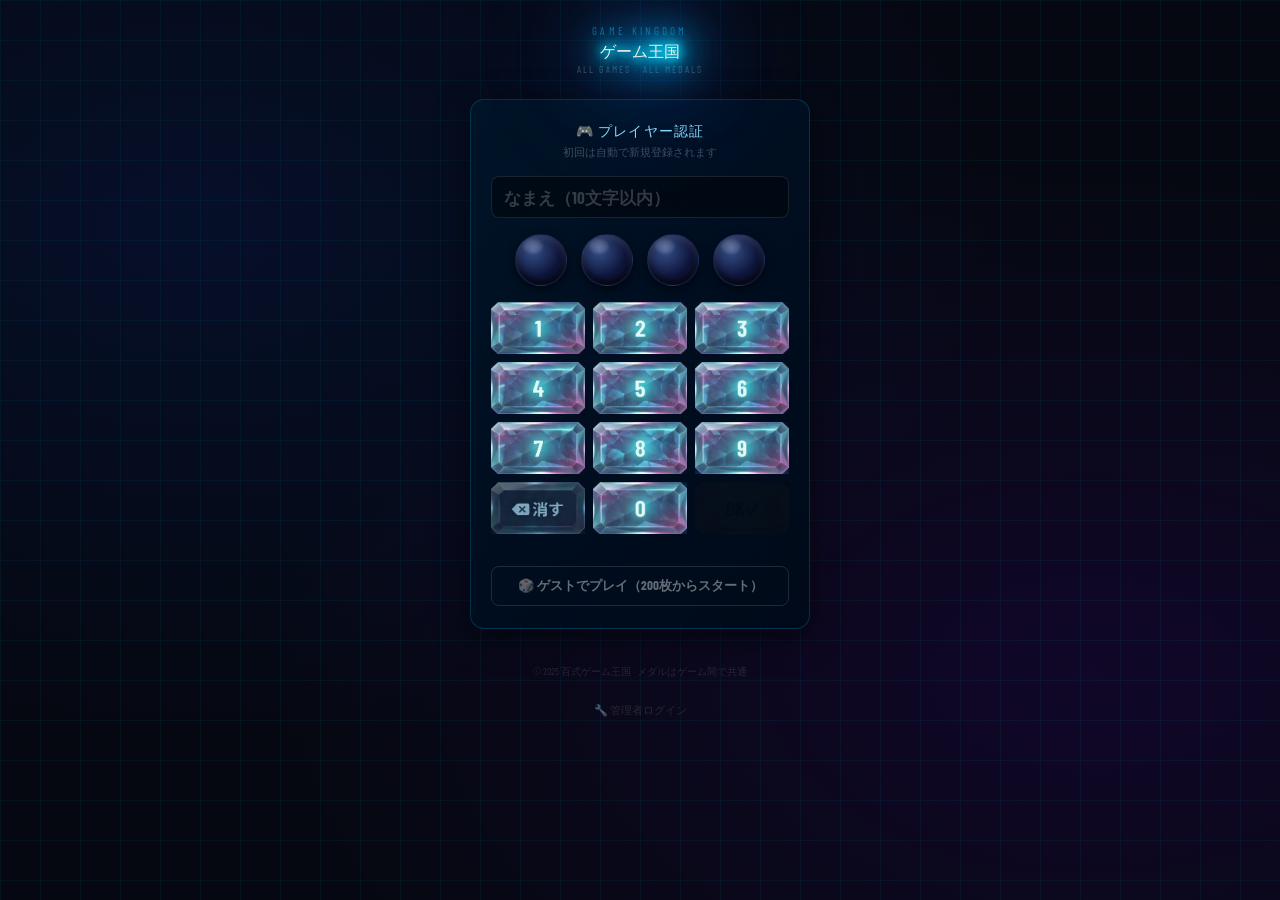
==== index.html @ 5671770a "Update index.html" ====
<!DOCTYPE html>
<html lang="ja">
<head>
<meta charset="UTF-8">
<meta name="viewport" content="width=device-width,initial-scale=1,maximum-scale=1,user-scalable=no">
<title>ゲーム王国</title>
<link href="https://fonts.googleapis.com/css2?family=Russo+One&family=Barlow+Condensed:wght@700;900&family=Noto+Sans+JP:wght@400;700;900&family=Press+Start+2P&display=swap" rel="stylesheet">
<style>
*{box-sizing:border-box;margin:0;padding:0}
body{background:#050810;color:#eee;font-family:'Barlow Condensed',sans-serif;min-height:100vh;display:flex;flex-direction:column;align-items:center;min-height:100dvh;background-image:linear-gradient(rgba(0,200,255,.03) 1px,transparent 1px),linear-gradient(90deg,rgba(0,200,255,.03) 1px,transparent 1px),radial-gradient(ellipse at 20% 30%,rgba(0,100,255,.05) 0,transparent 60%),radial-gradient(ellipse at 80% 70%,rgba(120,0,255,.05) 0,transparent 60%);background-size:40px 40px,40px 40px,100% 100%,100% 100%}

/* ===== ログイン ===== */
#login{width:100%;max-width:380px;padding:24px 20px;display:flex;flex-direction:column;align-items:center}
.logo-en{font-size:11px;letter-spacing:.3em;color:rgba(0,200,255,.5);margin-bottom:4px}
.logo-jp{filter:drop-shadow(0 0 8px rgba(0,200,255,1)) drop-shadow(0 0 24px rgba(0,180,255,.9)) drop-shadow(0 0 48px rgba(0,150,255,.6));text-shadow:0 0 10px rgba(0,240,255,1),0 0 30px rgba(0,200,255,.9),0 0 60px rgba(0,150,255,.6),0 0 100px rgba(0,100,255,.3)}
.logo-sub{font-size:10px;color:rgba(255,255,255,.25);letter-spacing:.2em;margin-bottom:24px}
.box{width:100%;background:linear-gradient(135deg,rgba(0,20,40,.9),rgba(0,10,25,.95));border:1px solid rgba(0,200,255,.2);border-radius:14px;padding:22px 20px;box-shadow:0 8px 32px rgba(0,0,0,.5)}
.box-title{font-size:14px;color:#88ddff;letter-spacing:.08em;text-align:center;margin-bottom:4px}
.box-hint{font-size:11px;color:rgba(255,255,255,.25);text-align:center;margin-bottom:16px}
.nf{width:100%;background:rgba(0,0,0,.4);border:1px solid rgba(255,255,255,.1);border-radius:8px;padding:10px 12px;font-size:17px;font-weight:700;color:#fff;outline:none;margin-bottom:16px;font-family:'Barlow Condensed',sans-serif}
.nf::placeholder{color:rgba(255,255,255,.2)}
.nf:focus{border-color:rgba(0,200,255,.4)}
.dots{display:flex;justify-content:center;gap:14px;margin-bottom:16px}.dot{width:52px;height:52px;border-radius:50%;background:radial-gradient(circle at 35% 35%,rgba(40,60,110,.95),rgba(8,12,30,.98));border:1.5px solid rgba(60,100,180,.3);box-shadow:inset 0 2px 5px rgba(255,255,255,.12),inset 0 -2px 5px rgba(0,0,0,.7),0 2px 10px rgba(0,0,0,.6),0 0 0 1px rgba(0,80,180,.08);display:flex;align-items:center;justify-content:center;font-size:20px;font-weight:900;color:transparent;transition:all .25s ease;position:relative;overflow:hidden}.dot::before{content:'';position:absolute;top:8%;left:15%;width:38%;height:28%;background:linear-gradient(135deg,rgba(255,255,255,.2),rgba(255,255,255,.03));border-radius:50%;filter:blur(1.5px)}.dot.on{background:radial-gradient(circle at 35% 35%,rgba(0,160,255,.65),rgba(0,60,180,.92));border-color:rgba(0,210,255,.85);box-shadow:inset 0 2px 8px rgba(0,220,255,.35),inset 0 -2px 5px rgba(0,0,0,.3),0 0 18px rgba(0,200,255,.95),0 0 36px rgba(0,150,255,.65),0 0 54px rgba(0,100,255,.35),0 0 0 1.5px rgba(0,200,255,.55)}
.pb:active{transform:scale(.94)}
.pb.del{font-size:14px;color:rgba(255,255,255,.5)}
@keyframes okGlow{0%,100%{box-shadow:0 0 20px rgba(0,220,255,1),0 0 40px rgba(0,180,255,.85),0 0 80px rgba(0,150,255,.5);filter:brightness(1.25)}50%{box-shadow:0 0 30px rgba(0,240,255,1),0 0 60px rgba(0,200,255,1),0 0 100px rgba(0,150,255,.7),0 0 140px rgba(0,100,255,.35);filter:brightness(1.65) drop-shadow(0 0 18px rgba(0,230,255,.9))}}.pb.ok{background:linear-gradient(135deg,#0088cc,#0055aa);font-size:16px;box-shadow:0 3px 0 #003366;transition:opacity .2s}.pb.ok[disabled]{opacity:.4;pointer-events:none;filter:grayscale(.4);animation:none !important}.pb.ok:not([disabled]){animation:okGlow .9s ease infinite;background:linear-gradient(135deg,#00ccff,#0055ee)}
.pb.ok:active{transform:translateY(2px);box-shadow:0 1px 0 #003366}
.pb.ok:disabled{background:rgba(40,50,70,.6);color:rgba(255,255,255,.25);box-shadow:none;cursor:not-allowed}
.lmsg{text-align:center;font-size:12px;font-weight:700;min-height:20px;color:#aaa}
.lmsg.err{color:#ff6666}.lmsg.ok{color:#44ff88}
.gbtn{width:100%;padding:10px;margin-top:12px;border:1px solid rgba(255,255,255,.12);border-radius:8px;background:transparent;cursor:pointer;font-size:13px;font-weight:700;color:rgba(255,255,255,.4);font-family:'Barlow Condensed',sans-serif}
.gbtn:hover{color:rgba(255,255,255,.7);border-color:rgba(255,255,255,.3)}

/* ===== ロビー ===== */
#lobby{display:none;width:100%;max-width:420px;flex-direction:column}

/* ヘッダー */
.hdr{padding:12px 16px;background:rgba(0,0,0,.5);border-bottom:1px solid rgba(0,200,255,.12);display:flex;align-items:center;gap:12px}
.avatar{width:40px;height:40px;border-radius:50%;background:linear-gradient(135deg,#0088cc,#005588);border:2px solid rgba(0,200,255,.4);display:flex;align-items:center;justify-content:center;font-size:18px;font-weight:900;color:#fff;flex-shrink:0;text-transform:uppercase}
.hdr-info{flex:1}
.hdr-name{font-size:15px;font-weight:700;color:#fff}
.hdr-medals{font-family:'Press Start 2P',monospace;font-size:12px;color:#ffcc00}
.lout{background:none;border:1px solid rgba(255,255,255,.15);border-radius:5px;color:rgba(255,255,255,.4);font-size:10px;font-family:'Barlow Condensed',sans-serif;font-weight:700;padding:4px 10px;cursor:pointer;flex-shrink:0}

/* デイリーボーナス */
.bonus-bar{margin:12px 16px 0;background:linear-gradient(135deg,rgba(255,180,0,.12),rgba(255,120,0,.08));border:1px solid rgba(255,180,0,.3);border-radius:10px;padding:10px 14px;display:flex;align-items:center;gap:10px;cursor:pointer;transition:.2s}
.bonus-bar:hover{border-color:rgba(255,180,0,.6);background:linear-gradient(135deg,rgba(255,180,0,.2),rgba(255,120,0,.12))}
.bonus-bar.got{cursor:default;opacity:.5}
.bonus-icon{font-size:24px;flex-shrink:0}
.bonus-info{flex:1}
.bonus-title{font-size:14px;font-weight:700;color:#ffcc44;letter-spacing:.05em}
.bonus-sub{font-size:11px;color:rgba(255,200,100,.6)}
.bonus-badge{background:linear-gradient(135deg,#ff8800,#cc5500);color:#fff;font-size:11px;font-weight:700;padding:4px 10px;border-radius:6px;white-space:nowrap;flex-shrink:0}
.bonus-badge.done{background:rgba(255,255,255,.1);color:rgba(255,255,255,.3)}

/* ゲームリスト */
.lobby-body{padding:12px 16px 16px}
.glbl{font-size:10px;color:rgba(255,255,255,.25);letter-spacing:.3em;text-align:center;margin-bottom:10px}
.card{display:block;text-decoration:none;background:linear-gradient(135deg,rgba(0,20,40,.9),rgba(0,10,25,.95));border:1px solid rgba(255,255,255,.08);border-radius:14px;overflow:hidden;margin-bottom:12px;position:relative;transition:all .2s}
.card:hover{border-color:rgba(0,200,255,.3);transform:translateY(-2px);box-shadow:0 8px 24px rgba(0,0,0,.4)}
.card:active{transform:none}.icon-edit-btn{position:absolute;top:6px;right:6px;z-index:10;background:rgba(0,0,0,.7);border:1px solid rgba(255,255,255,.3);color:#fff;border-radius:6px;padding:4px 8px;font-size:11px;cursor:pointer;opacity:0;transition:.2s;-webkit-tap-highlight-color:transparent}.card:hover .icon-edit-btn,.card:active .icon-edit-btn{opacity:1}
.banner{height:140px;display:flex;align-items:center;justify-content:center;font-size:64px;letter-spacing:4px;position:relative;overflow:hidden}.banner img.custom-icon{width:100%;height:100%;object-fit:cover;position:absolute;inset:0}.banner .emoji-wrap{position:relative;z-index:1}
.banner.sl{background:linear-gradient(135deg,#003355,#001a33);border-bottom:2px solid #0099bb}
.banner.jk{background:linear-gradient(135deg,#1a0033,#0d001a);border-bottom:2px solid #8800cc}
.banner.pk{background:linear-gradient(135deg,#001a00,#000d00);border-bottom:2px solid #00aa44}
.cinfo{padding:12px 14px}
.cname{font-family:'Russo One',sans-serif;font-size:16px;color:#fff;margin-bottom:3px}
.cname small{font-family:'Noto Sans JP',sans-serif;font-size:11px;color:rgba(255,255,255,.4);font-weight:400;margin-left:8px}
.cdesc{font-size:12px;color:rgba(255,255,255,.35)}
.badge{position:absolute;top:10px;right:10px;padding:3px 8px;border-radius:4px;font-size:10px;font-weight:700}
.bnew{background:rgba(255,80,80,.8);color:#fff}
.bhot{background:rgba(255,150,0,.8);color:#fff}
.foot{padding:12px;text-align:center;font-size:10px;color:rgba(255,255,255,.12)}

/* トースト */
.toast{position:fixed;bottom:60px;left:50%;transform:translateX(-50%);background:rgba(0,0,0,.9);border:1px solid rgba(255,255,255,.15);border-radius:8px;padding:8px 16px;font-size:13px;font-weight:700;color:#fff;pointer-events:none;z-index:999;opacity:0;transition:opacity .3s;white-space:nowrap}
.toast.show{opacity:1}

.ranking-section{padding:0 12px 16px;display:flex;flex-direction:column;gap:12px}
.rank-section-title{font-family:'Oswald',sans-serif;font-size:18px;font-weight:700;color:#FFD700;text-align:center;padding:10px 0;border-bottom:1px solid rgba(255,215,0,.3);margin-bottom:4px}
.rank-block{background:rgba(0,0,0,.35);border:1px solid rgba(0,200,60,.25);border-radius:12px;padding:12px}
.rank-block-title{font-family:'Oswald',sans-serif;font-size:15px;font-weight:700;color:#00FF41;margin-bottom:8px;padding-bottom:6px;border-bottom:1px solid rgba(0,200,60,.2)}
.rank-list{display:flex;flex-direction:column;gap:4px;font-size:14px}
.rank-row{display:flex;align-items:center;gap:8px;padding:5px 4px;border-bottom:1px solid rgba(255,255,255,.05)}
.rank-row:last-child{border:none}
.rank-pos{font-family:'Oswald',sans-serif;font-size:16px;font-weight:700;color:#FFD700;min-width:24px}
.rank-name{flex:1;color:#ccc}
.rank-score{font-family:'Oswald',sans-serif;font-size:16px;font-weight:700;color:#00FF41}
.pb-ok[disabled]{opacity:.45 !important;pointer-events:none !important;filter:none !important;animation:none !important}
.pb-ok[disabled]{opacity:.45 !important;pointer-events:none !important;filter:none !important;animation:none !important}

/* ===== UI UPGRADE v6 ===== */
.pb{height:52px !important;width:100% !important}
body{background-image:linear-gradient(rgba(0,200,255,.05) 1px,transparent 1px),linear-gradient(90deg,rgba(0,200,255,.05) 1px,transparent 1px),radial-gradient(ellipse at 15% 25%,rgba(0,80,255,.10) 0,transparent 55%),radial-gradient(ellipse at 85% 75%,rgba(120,0,255,.10) 0,transparent 55%) !important;background-size:40px 40px,40px 40px,100% 100%,100% 100% !important;background-color:#050810 !important}
.dot{width:52px !important;height:52px !important;border-radius:50% !important;position:relative !important;overflow:hidden !important;background:radial-gradient(circle at 35% 32%,rgba(70,100,170,.75) 0%,rgba(15,22,60,.96) 55%,rgba(4,6,18,1) 100%) !important;border:1.5px solid rgba(50,90,190,.22) !important;box-shadow:inset 0 3px 6px rgba(255,255,255,.13),inset 0 -3px 6px rgba(0,0,0,.78),0 3px 10px rgba(0,0,0,.65) !important;transition:all .3s ease !important;display:flex !important;align-items:center !important;justify-content:center !important}
.dot::before{content:"" !important;position:absolute !important;top:7% !important;left:13% !important;width:40% !important;height:30% !important;background:radial-gradient(ellipse,rgba(255,255,255,.26) 0%,rgba(255,255,255,.02) 100%) !important;border-radius:50% !important;filter:blur(1px) !important;pointer-events:none !important}
@keyframes dotGlowV6{0%,100%{box-shadow:inset 0 3px 8px rgba(0,240,255,.38),inset 0 -3px 6px rgba(0,0,0,.38),0 0 18px rgba(0,200,255,1),0 0 36px rgba(0,160,255,.80),0 0 54px rgba(0,120,255,.50),0 0 0 2px rgba(0,220,255,.58)}50%{box-shadow:inset 0 3px 10px rgba(0,240,255,.52),inset 0 -3px 6px rgba(0,0,0,.32),0 0 26px rgba(0,220,255,1),0 0 52px rgba(0,180,255,.90),0 0 78px rgba(0,140,255,.60),0 0 0 2.5px rgba(0,240,255,.78)}}
.dot.on{background:radial-gradient(circle at 35% 32%,rgba(0,195,255,.82) 0%,rgba(0,75,215,.92) 50%,rgba(0,25,115,.97) 100%) !important;border-color:rgba(0,215,255,.92) !important;animation:dotGlowV6 .9s ease infinite !important}
.logo-jp{filter:drop-shadow(0 0 6px rgba(0,220,255,1)) drop-shadow(0 0 18px rgba(0,180,255,.95)) drop-shadow(0 0 36px rgba(0,150,255,.75)) !important;text-shadow:0 0 8px rgba(0,255,255,1),0 0 20px rgba(0,220,255,.95),0 0 40px rgba(0,180,255,.8),0 0 70px rgba(0,150,255,.55) !important}
@keyframes okV6{0%,100%{filter:brightness(1.2) drop-shadow(0 0 12px rgba(0,230,255,.9));box-shadow:0 0 20px rgba(0,220,255,1),0 0 40px rgba(0,180,255,.85),0 0 80px rgba(0,150,255,.55)}50%{filter:brightness(1.65) drop-shadow(0 0 22px rgba(0,240,255,1));box-shadow:0 0 30px rgba(0,240,255,1),0 0 60px rgba(0,200,255,1),0 0 100px rgba(0,160,255,.75),0 0 150px rgba(0,120,255,.45)}}
.pb-ok:not([disabled]){animation:okV6 1.1s ease infinite !important}
.pb-ok[disabled]{opacity:.28 !important;pointer-events:none !important;filter:grayscale(.7) brightness(.45) !important;animation:none !important;box-shadow:none !important}

/* FIX WIDTH */
.pb{width:100% !important;min-width:0 !important}
.pad{display:grid !important;grid-template-columns:repeat(3,1fr) !important;gap:8px !important}
</style>
<link rel="stylesheet" href="btn_sprites.css"><link rel="stylesheet" href="btn_sprites.css">
</head>
<body>

<!-- ログイン -->
<div id="login">
  <div class="logo-en">GAME KINGDOM</div>
  <div class="logo-jp">ゲーム王国</div>
  <div class="logo-sub">ALL GAMES · ALL MEDALS</div>
  <div class="box">
    <div class="box-title">🎮 プレイヤー認証</div>
    <div class="box-hint">初回は自動で新規登録されます</div>
    <input class="nf" type="text" id="nf" placeholder="なまえ（10文字以内）" maxlength="10" autocomplete="off">
    <div class="dots">
      <div class="dot" id="d0"></div>
      <div class="dot" id="d1"></div>
      <div class="dot" id="d2"></div>
      <div class="dot" id="d3"></div>
    </div>
    <div class="pad">
      <button class="pb pb-1" onclick="pi('1')"><span>1</span></button>
      <button class="pb pb-2" onclick="pi('2')"><span>2</span></button>
      <button class="pb pb-3" onclick="pi('3')"><span>3</span></button>
      <button class="pb pb-4" onclick="pi('4')"><span>4</span></button>
      <button class="pb pb-5" onclick="pi('5')"><span>5</span></button>
      <button class="pb pb-6" onclick="pi('6')"><span>6</span></button>
      <button class="pb pb-7" onclick="pi('7')"><span>7</span></button>
      <button class="pb pb-8" onclick="pi('8')"><span>8</span></button>
      <button class="pb pb-9" onclick="pi('9')"><span>9</span></button>
      <button class="pb pb-del" onclick="pd()"><svg xmlns="http://www.w3.org/2000/svg" viewBox="0 0 24 24" width="22" height="22"><path fill="rgba(255,255,255,.7)" d="M22 3H7c-.69 0-1.23.35-1.59.88L0 12l5.41 8.11c.36.53.9.89 1.59.89h15c1.1 0 2-.9 2-2V5c0-1.1-.9-2-2-2zm-3.59 12.59L16.17 17l-4.17-4.17-4.17 4.17-1.42-1.41 4.17-4.18-4.17-4.17 1.42-1.41 4.17 4.17 4.17-4.17 1.42 1.41-4.17 4.17 4.17 4.18z"/></svg></button>
      <button class="pb pb-0" onclick="pi('0')"><span>0</span></button>
      <button class="pb pb-ok" id="ok" onclick="doLogin()" disabled>OK✓</button>
    </div>
    <div class="lmsg" id="lmsg"></div>
    <button class="gbtn" onclick="guest()">🎲 ゲストでプレイ（200枚からスタート）</button>
  </div>
</div>

<!-- ロビー -->
<div id="lobby">
  <div class="hdr">
    <div class="avatar" id="avatar">?</div>
    <div class="hdr-info">
      <div class="hdr-name" id="uname">--</div>
      <div class="hdr-medals" id="mc">00000</div>
    </div>
    <button class="lout" onclick="doLogout()">ログアウト</button>
  </div>

  <!-- デイリーボーナス -->
  <div class="bonus-bar" id="bonusBar" onclick="claimBonus()">
    <div class="bonus-icon">🎁</div>
    <div class="bonus-info">
      <div class="bonus-title">デイリーボーナス</div>
      <div class="bonus-sub" id="bonusSub">タップして50枚もらおう！</div>
    </div>
    <div class="bonus-badge" id="bonusBadge">+50枚</div>
  </div>

  <div class="lobby-body">
    <div class="glbl">▶ SELECT GAME ◀</div>

    <a class="card" href="slot.html" onclick="go(event,'slot.html')">
      <div class="banner sl" id="banner-slot"><button class="icon-edit-btn" onclick="editIcon('slot',event)">📷 変更</button><span class="emoji-wrap">🎰🌴🌺</span></div>
      <div class="cinfo">
        <div class="cname">OKI FEVER SLOT <small>沖縄スロット</small></div>
        <div class="cdesc">天国モード・ドキドキモード搭載。6段階設定でハラハラドキドキ！</div>
      </div>
      <span class="badge bnew">NEW</span>
    </a>

    <a class="card" href="janken-fever.html" onclick="go(event,'janken-fever.html')">
      <div class="banner jk" id="banner-jk"><button class="icon-edit-btn" onclick="editIcon('jk',event)">📷 変更</button><span class="emoji-wrap">✊✌🖐</span></div>
      <div class="cinfo">
        <div class="cname">グーチョキパー FEVER <small>じゃんけんゲーム</small></div>
        <div class="cdesc">早出しバトル！連勝でFEVER突入。メダルを増やせ！</div>
      </div>
    </a>

    <a class="card" href="poker_fever.html" onclick="go(event,'poker_fever.html')">
      <div class="banner pk" id="banner-poker"><button class="icon-edit-btn" onclick="editIcon('poker',event)">📷 変更</button><span class="emoji-wrap">🃏♠🃏</span></div>
      <div class="cinfo">
        <div class="cname">ポーカーFEVER <small>7's WILD PLUS</small></div>
        <div class="cdesc">53枚デッキ＋ジョーカーのビデオポーカー。役を揃えてダブルアップ勝負！</div>
      </div>
      <span class="badge bhot">HOT</span>
    </a>

    <a class="card" href="quiz_fever.html" onclick="go(event,'quiz_fever.html')">
      <div class="banner" id="banner-quiz" style="background:linear-gradient(135deg,#1a0840,#3d1380);font-size:2em"><span class="emoji-wrap">🧙❓📚</span></div>
      <div class="cinfo">
        <div class="cname">クイズ魔道学院FEVER <small>早押しクイズ対戦</small></div>
        <div class="cdesc">キーワード検索で問題を無限生成！CPU相手に早押し対決！</div>
      </div>
      <span class="badge bnew">NEW</span>
    </a>
  
  <!-- ランキング -->
  <div class="ranking-section" id="rankingSection">
    <div class="rank-section-title">🏆 ゲーム別ランキング</div>
    <!-- ポーカー -->
    <div class="rank-block">
      <div class="rank-block-title">🎴 ポーカー FEVER <span style="font-size:11px;color:#aaa">(獲得メダル)</span></div>
      <div class="rank-list" id="rank-poker">読み込み中...</div>
    </div>
    <!-- スロット -->
    <div class="rank-block">
      <div class="rank-block-title">🌸 スロット FEVER <span style="font-size:11px;color:#aaa">(獲得メダル)</span></div>
      <div class="rank-list" id="rank-slot">読み込み中...</div>
    </div>
    <!-- クイズ -->
    <div class="rank-block">
      <div class="rank-block-title">🧙 クイズ FEVER <span style="font-size:11px;color:#aaa">(正解数)</span></div>
      <div class="rank-list" id="rank-quiz">読み込み中...</div>
    </div>
    <!-- じゃんけん -->
    <div class="rank-block">
      <div class="rank-block-title">✊ グーチョキパー FEVER <span style="font-size:11px;color:#aaa">(獲得メダル)</span></div>
      <div class="rank-list" id="rank-janken">読み込み中...</div>
    </div>
  </div>
    
    <!-- じゃんけん -->
    <div class="rank-block">
      <div class="rank-block-title">✊ グーチョキパー FEVER</div>
      <div class="rank-list" id="rank-janken">読み込み中...</div>
    </div>
  </div>

  </div>
  <div class="foot">© 2025 百式ゲーム王国 · メダルはゲーム間で共通</div>
</div>

<div class="toast" id="toast"></div>

<script>

function loadRankings(){
  var SBU='https://gtzfcoiowdnyjvwikxku.supabase.co',SBK='eyJhbGciOiJIUzI1NiIsInR5cCI6IkpXVCJ9.eyJpc3MiOiJzdXBhYmFzZSIsInJlZiI6Imd0emZjb2lvd2RueWp2d2lreGt1Iiwicm9sZSI6ImFub24iLCJpYXQiOjE3NzQ1ODk3MTksImV4cCI6MjA5MDE2NTcxOX0.aET6tP6-JUyRuwFOrPa-xn0RofVX4o3gRCPBm13Dbvg';
  var H={'apikey':SBK,'Authorization':'Bearer '+SBK};
  var medals=['\ud83e\udd47','\ud83e\udd48','\ud83e\udd49'];

  function renderList(elId, rows, scoreLabel){
    var el=document.getElementById(elId);
    if(!el)return;
    if(!rows||!rows.length){el.innerHTML='<div style="color:#888;padding:8px;font-size:13px">\u307e\u3060\u8a18\u9332\u304c\u3042\u308a\u307e\u305b\u3093</div>';return;}
    el.innerHTML=rows.slice(0,10).map(function(r,i){
      var badge=i<3?medals[i]:'<span style="font-size:13px;color:#aaa">'+(i+1)+'</span>';
      var name=(r.name||r.player_name||'???').slice(0,10);
      var score=typeof r.score==='number'?r.score.toLocaleString():r.score;
      return '<div class="rank-row"><span class="rank-pos">'+badge+'</span><span class="rank-name">'+name+'</span><span class="rank-score">'+score+scoreLabel+'</span></div>';
    }).join('');
  }

  function dedup(data, key){
    var best={};
    (data||[]).forEach(function(r){
      var name=r.name||r.player_name||'?';
      var val=r[key]||0;
      if(!best[name]||val>best[name][key])best[name]=r;
    });
    return Object.values(best).sort(function(a,b){return (b[key]||0)-(a[key]||0);});
  }

  // ポーカー: poker_fever_scores から medal_won ハイスコア
  fetch(SBU+'/rest/v1/poker_scores?select=player_name,medal_won&order=medal_won.desc&limit=100',{headers:H})
    .then(function(r){return r.json();})
    .then(function(data){
      var rows=dedup((data||[]).map(function(r){return {name:r.player_name,score:r.medal_won||0};}), 'score');
      renderList('rank-poker', rows, '\u679a');
    }).catch(function(){
      // フォールバック: game_users のmedals
      fetch(SBU+'/rest/v1/game_users?select=name,medals&order=medals.desc&limit=10',{headers:H})
        .then(function(r){return r.json();})
        .then(function(data){renderList('rank-poker',(data||[]).map(function(r){return {name:r.name,score:r.medals||0};}), '\u679a');})
        .catch(function(){});
    });

  // スロット: slot_scores から medal_won ハイスコア
  fetch(SBU+'/rest/v1/slot_scores?select=player_name,medal_won&order=medal_won.desc&limit=100',{headers:H})
    .then(function(r){return r.json();})
    .then(function(data){
      var rows=dedup((data||[]).map(function(r){return {name:r.player_name,score:r.medal_won||0};}), 'score');
      renderList('rank-slot', rows, '\u679a');
    }).catch(function(){
      document.getElementById('rank-slot').innerHTML='<div style="color:#888;padding:8px;font-size:13px">\u30c7\u30fc\u30bf\u306a\u3057</div>';
    });

  // クイズ: quiz_fever_scores から correct ハイスコア
  fetch(SBU+'/rest/v1/quiz_fever_scores?select=player_name,correct,max_q&order=correct.desc&limit=100',{headers:H})
    .then(function(r){return r.json();})
    .then(function(data){
      var best={};
      (data||[]).forEach(function(r){
        var name=r.player_name||'?';
        if(!best[name]||r.correct>best[name].correct)best[name]=r;
      });
      var rows=Object.values(best).sort(function(a,b){return (b.correct||0)-(a.correct||0);});
      var el=document.getElementById('rank-quiz');
      if(!el)return;
      if(!rows.length){el.innerHTML='<div style="color:#888;padding:8px;font-size:13px">\u307e\u3060\u8a18\u9332\u304c\u3042\u308a\u307e\u305b\u3093</div>';return;}
      el.innerHTML=rows.slice(0,10).map(function(r,i){
        var badge=i<3?medals[i]:'<span style="font-size:13px;color:#aaa">'+(i+1)+'</span>';
        var name=(r.player_name||'???').slice(0,10);
        var mq=r.max_q?('/'+r.max_q):'';
        return '<div class="rank-row"><span class="rank-pos">'+badge+'</span><span class="rank-name">'+name+'</span><span class="rank-score">'+r.correct+mq+'\u554f</span></div>';
      }).join('');
    }).catch(function(){
      document.getElementById('rank-quiz').innerHTML='<div style="color:#888;padding:8px;font-size:13px">\u30c7\u30fc\u30bf\u306a\u3057</div>';
    });

  // じゃんけん: jk_scores から score ハイスコア
  fetch(SBU+'/rest/v1/jk_scores?select=name,score&order=score.desc&limit=100',{headers:H})
    .then(function(r){return r.json();})
    .then(function(data){
      var rows=dedup((data||[]).filter(function(r){return r.score>0;}), 'score');
      renderList('rank-janken', rows, '\u679a');
    }).catch(function(){
      document.getElementById('rank-janken').innerHTML='<div style="color:#888;padding:8px;font-size:13px">\u30c7\u30fc\u30bf\u306a\u3057</div>';
    });
}

var pin='', user=null;

// 起動時チェック
try{
  var saved=JSON.parse(localStorage.getItem('hkg_user')||'null');
  if(saved&&saved.name){user=saved;openLobby();}
}catch(e){}

function openLobby(){loadRankings();
  document.getElementById('login').style.display='none';
  document.getElementById('lobby').style.display='flex';
  var n=user.name||'GUEST';
  document.getElementById('uname').textContent=n;
  document.getElementById('avatar').textContent=n==='GUEST'?'🎲':n.charAt(0).toUpperCase();
  document.getElementById('mc').textContent='🪙 '+String(user.medals||0).padStart(5,'0');
  checkBonus();
}
function openLogin(){
  document.getElementById('login').style.display='flex';
  document.getElementById('lobby').style.display='none';
}

// PIN
function pi(n){if(pin.length>=4)return;pin+=n;upd();if(pin.length===4)document.getElementById('ok').disabled=false;}
function pd(){pin=pin.slice(0,-1);upd();document.getElementById('ok').disabled=true;}
function upd(){const n=pin.length;for(let i=0;i<4;i++){const d=document.getElementById('d'+i);if(i<n){if(!d.classList.contains('on')){d.classList.add('on');d.style.animation='none';requestAnimationFrame(()=>{requestAnimationFrame(()=>{d.style.animation='dotPop .35s cubic-bezier(.36,2,.6,1) forwards';});});}}else{d.classList.remove('on');d.style.animation='none';}}document.getElementById('ok').disabled=n<4;}

// ゲームへ
function go(e,href){e.preventDefault();save();location.href=href;}

// ページ戻り時
window.addEventListener('pageshow',function(){
  try{
    var s=JSON.parse(localStorage.getItem('hkg_user')||'null');
    if(s&&user&&s.name===user.name){
      user=s;
      document.getElementById('mc').textContent='🪙 '+String(user.medals||0).padStart(5,'0');
    }
  }catch(e){}
});

// ===== デイリーボーナス =====
function checkBonus(){
  var today=new Date().toDateString();
  var lastBonus=localStorage.getItem('hkg_daily_bonus');
  var bar=document.getElementById('bonusBar');
  var badge=document.getElementById('bonusBadge');
  var sub=document.getElementById('bonusSub');
  if(lastBonus===today){
    bar.classList.add('got');
    badge.classList.add('done');
    badge.textContent='受取済';
    sub.textContent='また明日来てね！';
  }else{
    bar.classList.remove('got');
    badge.classList.remove('done');
    badge.textContent='+50枚';
    sub.textContent='タップして50枚もらおう！';
  }
}

function claimBonus(){
  var today=new Date().toDateString();
  var lastBonus=localStorage.getItem('hkg_daily_bonus');
  if(lastBonus===today){toast('今日はもう受け取り済みです！');return;}
  user.medals=(user.medals||0)+50;
  save();
  localStorage.setItem('hkg_daily_bonus',today);
  document.getElementById('mc').textContent='🪙 '+String(user.medals).padStart(5,'0');
  checkBonus();
  toast('🎁 デイリーボーナス +50枚！');
}

// ===== DB =====
function getDB(){try{return JSON.parse(localStorage.getItem('hkg_db')||'{}');}catch(e){return {};}}
function saveDB(db){try{localStorage.setItem('hkg_db',JSON.stringify(db));}catch(e){}}
function save(){
  try{localStorage.setItem('hkg_user',JSON.stringify(user));}catch(e){}
  if(user&&user.name&&user.name!=='GUEST'){
    var db=getDB();if(db[user.name])db[user.name].medals=user.medals;saveDB(db);
  }
}
function msg(t,c){var e=document.getElementById('lmsg');e.textContent=t;e.className='lmsg'+(c?' '+c:'');}
var _tt;
function toast(m){clearTimeout(_tt);var t=document.getElementById('toast');t.textContent=m;t.classList.add('show');_tt=setTimeout(function(){t.classList.remove('show');},2500);}

// ══ アイコンカスタマイズ ══
const ICON_KEYS = {slot:'lobby_icon_slot',jk:'lobby_icon_jk',poker:'lobby_icon_poker',quiz:'lobby_icon_quiz'};
function loadCustomIcons() {
  Object.entries(ICON_KEYS).forEach(([id, key]) => {
    const img = localStorage.getItem(key);
    if(img) applyIcon(id, img);
  });
}
function applyIcon(id, dataUrl) {
  const banner = document.getElementById('banner-'+id);
  if(!banner) return;
  let imgEl = banner.querySelector('img.custom-icon');
  if(!imgEl) { imgEl = document.createElement('img'); imgEl.className='custom-icon'; banner.prepend(imgEl); }
  imgEl.src = dataUrl;
}
function editIcon(id, e) {
  e.preventDefault(); e.stopPropagation();
  const inp = document.createElement('input');
  inp.type = 'file'; inp.accept = 'image/*';
  inp.onchange = ev => {
    const file = ev.target.files[0]; if(!file) return;
    const reader = new FileReader();
    reader.onload = re => {
      const dataUrl = re.result;
      localStorage.setItem(ICON_KEYS[id], dataUrl);
      applyIcon(id, dataUrl);
    };
    reader.readAsDataURL(file);
  };
  inp.click();
}
function resetIcon(id) {
  localStorage.removeItem(ICON_KEYS[id]);
  const banner = document.getElementById('banner-'+id);
  if(!banner) return;
  const imgEl = banner.querySelector('img.custom-icon');
  if(imgEl) imgEl.remove();
}
// 長押しでリセット
document.addEventListener('DOMContentLoaded', () => {
  loadCustomIcons();
  Object.keys(ICON_KEYS).forEach(id => {
    const banner = document.getElementById('banner-'+id);
    if(!banner) return;
    let pressTimer;
    banner.addEventListener('touchstart', () => { pressTimer = setTimeout(() => { if(confirm(id+'のアイコンをリセットしますか？')) resetIcon(id); }, 800); });
    banner.addEventListener('touchend', () => clearTimeout(pressTimer));
  });
});

async function doLogin(){
  const name=document.getElementById('nf').value.trim();
  if(!name){msg('なまえを入力してください','err');return;}
  if(pin.length<4){msg('4桁のPINを入力してください','err');return;}
  msg('認証中...','');

  // Supabaseからname+pinで検索
  try{
    const res=await fetch(`${SB}/rest/v1/game_users?name=eq.${encodeURIComponent(name)}&pin=eq.${pin}`,{headers:SH});
    const data=await res.json();
    if(data&&data.length>0){
      // 既存ユーザー
      user={id:data[0].id,name:data[0].name,medals:data[0].medals,pin};
      msg('ログイン成功！','ok');
      save();
      setTimeout(showLobby,500);
    }else{
      // 新規 or PIN違い → nameだけで検索
      const res2=await fetch(`${SB}/rest/v1/game_users?name=eq.${encodeURIComponent(name)}`,{headers:SH});
      const data2=await res2.json();
      if(data2&&data2.length>0){
        msg('PINが違います','err');
      }else{
        // 新規登録
        await createUser(name,pin);
      }
    }
  }catch(e){
    // Supabase失敗 → ローカルのみで動作
    user={id:null,name,medals:200,pin};
    save();
    setTimeout(showLobby,300);
  }
}
</script>
<footer style="text-align:center;padding:12px;font-size:11px"><a href="admin.html" style="color:#444;text-decoration:none;opacity:0.5">🔧 管理者ログイン</a></footer>
</body>
</html>
---- btn_sprites.css ----
/* Crystal Button Sprites - 百式ゲーム王国 */
.pb:hover{filter:brightness(1.4) drop-shadow(0 0 12px rgba(100,220,255,.9)) drop-shadow(0 0 24px rgba(80,180,255,.6));transition:filter .2s}
.pb{height:52px !important;width:100% !important;background-size:100% 100% !important;background-repeat:no-repeat;border:none !important;box-shadow:none !important;background-color:transparent !important;transition:filter .12s,transform .12s;color:transparent !important}
.pb:active{transform:scale(.86) !important;filter:brightness(2.4) drop-shadow(0 0 18px rgba(100,220,255,1)) drop-shadow(0 0 36px rgba(80,180,255,1)) drop-shadow(0 0 54px rgba(60,140,255,.9)) !important;transition:filter .04s,transform .04s}
.pb span,.pb svg{display:none !important}
.pb.ok span,.pb.del span{display:none}
.pb-1{background-image:url("[data-uri]")}
.pb-2{background-image:url("[data-uri]")}
.pb-3{background-image:url("[data-uri]")}
.pb-4{background-image:url("[data-uri]")}
.pb-5{background-image:url("[data-uri]")}
.pb-6{background-image:url("[data-uri]")}
.pb-7{background-image:url("[data-uri]")}
.pb-8{background-image:url("[data-uri]")}
.pb-9{background-image:url("[data-uri]")}
.pb-del{background-image:url("[data-uri]")}
.pb-0{background-image:url("[data-uri]")}
.pb-ok{background-image:url("[data-uri]")}
.pb-ok_dim{background-image:url("[data-uri]")}
.pb-ok:not([disabled]){animation:okGlow .9s ease infinite;color:transparent !important}
.pb-ok[disabled]{background-image:url("[data-uri]");animation:none !important;opacity:1 !important;pointer-events:none;color:transparent !important}

body{background-image:linear-gradient(rgba(0,200,255,.05) 1px,transparent 1px),linear-gradient(90deg,rgba(0,200,255,.05) 1px,transparent 1px),radial-gradient(ellipse at 15% 25%,rgba(0,80,255,.10) 0,transparent 55%),radial-gradient(ellipse at 85% 75%,rgba(120,0,255,.10) 0,transparent 55%) !important;background-size:40px 40px,40px 40px,100% 100%,100% 100% !important;background-color:#050810 !important}
.dot{width:52px !important;height:52px !important;border-radius:50% !important;position:relative !important;overflow:hidden !important;background:radial-gradient(circle at 35% 32%,rgba(70,100,170,.75) 0%,rgba(15,22,60,.96) 55%,rgba(4,6,18,1) 100%) !important;border:1.5px solid rgba(50,90,190,.22) !important;box-shadow:inset 0 3px 6px rgba(255,255,255,.13),inset 0 -3px 6px rgba(0,0,0,.78),0 3px 10px rgba(0,0,0,.65) !important;transition:all .3s ease !important;display:flex !important;align-items:center !important;justify-content:center !important}
.dot::before{content:"" !important;position:absolute !important;top:7% !important;left:13% !important;width:40% !important;height:30% !important;background:radial-gradient(ellipse,rgba(255,255,255,.26) 0%,rgba(255,255,255,.02) 100%) !important;border-radius:50% !important;filter:blur(1px) !important;pointer-events:none !important}
@keyframes dotGlowPulse{0%,100%{box-shadow:inset 0 3px 8px rgba(0,240,255,.38),inset 0 -3px 6px rgba(0,0,0,.38),0 0 18px rgba(0,200,255,1),0 0 36px rgba(0,160,255,.80),0 0 54px rgba(0,120,255,.50),0 0 0 2px rgba(0,220,255,.58)}50%{box-shadow:inset 0 3px 10px rgba(0,240,255,.52),inset 0 -3px 6px rgba(0,0,0,.32),0 0 26px rgba(0,220,255,1),0 0 52px rgba(0,180,255,.90),0 0 78px rgba(0,140,255,.60),0 0 0 2.5px rgba(0,240,255,.78)}}
.dot.on{background:radial-gradient(circle at 35% 32%,rgba(0,195,255,.82) 0%,rgba(0,75,215,.92) 50%,rgba(0,25,115,.97) 100%) !important;border-color:rgba(0,215,255,.92) !important;animation:dotGlowPulse .9s ease infinite !important}
.logo-jp{filter:drop-shadow(0 0 6px rgba(0,220,255,1)) drop-shadow(0 0 18px rgba(0,180,255,.95)) drop-shadow(0 0 36px rgba(0,150,255,.75)) drop-shadow(0 0 60px rgba(0,100,255,.45)) !important;text-shadow:0 0 8px rgba(0,255,255,1),0 0 20px rgba(0,220,255,.95),0 0 40px rgba(0,180,255,.8),0 0 70px rgba(0,150,255,.55) !important}
@keyframes okPulseMax{0%,100%{filter:brightness(1.2) drop-shadow(0 0 12px rgba(0,230,255,.90));box-shadow:0 0 20px rgba(0,220,255,1),0 0 40px rgba(0,180,255,.85),0 0 80px rgba(0,150,255,.55)}50%{filter:brightness(1.65) drop-shadow(0 0 22px rgba(0,240,255,1));box-shadow:0 0 30px rgba(0,240,255,1),0 0 60px rgba(0,200,255,1),0 0 100px rgba(0,160,255,.75),0 0 150px rgba(0,120,255,.45)}}
.pb-ok:not([disabled]){animation:okPulseMax 1.1s ease infinite !important}
.pb-ok[disabled]{opacity:.28 !important;pointer-events:none !important;filter:grayscale(.7) brightness(.45) !important;animation:none !important;box-shadow:none !important}
---- btn_sprites.css ----
/* Crystal Button Sprites - 百式ゲーム王国 */
.pb:hover{filter:brightness(1.4) drop-shadow(0 0 12px rgba(100,220,255,.9)) drop-shadow(0 0 24px rgba(80,180,255,.6));transition:filter .2s}
.pb{height:52px !important;width:100% !important;background-size:100% 100% !important;background-repeat:no-repeat;border:none !important;box-shadow:none !important;background-color:transparent !important;transition:filter .12s,transform .12s;color:transparent !important}
.pb:active{transform:scale(.86) !important;filter:brightness(2.4) drop-shadow(0 0 18px rgba(100,220,255,1)) drop-shadow(0 0 36px rgba(80,180,255,1)) drop-shadow(0 0 54px rgba(60,140,255,.9)) !important;transition:filter .04s,transform .04s}
.pb span,.pb svg{display:none !important}
.pb.ok span,.pb.del span{display:none}
.pb-1{background-image:url("[data-uri]")}
.pb-2{background-image:url("[data-uri]")}
.pb-3{background-image:url("[data-uri]")}
.pb-4{background-image:url("[data-uri]")}
.pb-5{background-image:url("[data-uri]")}
.pb-6{background-image:url("[data-uri]")}
.pb-7{background-image:url("[data-uri]")}
.pb-8{background-image:url("[data-uri]")}
.pb-9{background-image:url("[data-uri]")}
.pb-del{background-image:url("[data-uri]")}
.pb-0{background-image:url("[data-uri]")}
.pb-ok{background-image:url("[data-uri]")}
.pb-ok_dim{background-image:url("[data-uri]")}
.pb-ok:not([disabled]){animation:okGlow .9s ease infinite;color:transparent !important}
.pb-ok[disabled]{background-image:url("[data-uri]");animation:none !important;opacity:1 !important;pointer-events:none;color:transparent !important}

body{background-image:linear-gradient(rgba(0,200,255,.05) 1px,transparent 1px),linear-gradient(90deg,rgba(0,200,255,.05) 1px,transparent 1px),radial-gradient(ellipse at 15% 25%,rgba(0,80,255,.10) 0,transparent 55%),radial-gradient(ellipse at 85% 75%,rgba(120,0,255,.10) 0,transparent 55%) !important;background-size:40px 40px,40px 40px,100% 100%,100% 100% !important;background-color:#050810 !important}
.dot{width:52px !important;height:52px !important;border-radius:50% !important;position:relative !important;overflow:hidden !important;background:radial-gradient(circle at 35% 32%,rgba(70,100,170,.75) 0%,rgba(15,22,60,.96) 55%,rgba(4,6,18,1) 100%) !important;border:1.5px solid rgba(50,90,190,.22) !important;box-shadow:inset 0 3px 6px rgba(255,255,255,.13),inset 0 -3px 6px rgba(0,0,0,.78),0 3px 10px rgba(0,0,0,.65) !important;transition:all .3s ease !important;display:flex !important;align-items:center !important;justify-content:center !important}
.dot::before{content:"" !important;position:absolute !important;top:7% !important;left:13% !important;width:40% !important;height:30% !important;background:radial-gradient(ellipse,rgba(255,255,255,.26) 0%,rgba(255,255,255,.02) 100%) !important;border-radius:50% !important;filter:blur(1px) !important;pointer-events:none !important}
@keyframes dotGlowPulse{0%,100%{box-shadow:inset 0 3px 8px rgba(0,240,255,.38),inset 0 -3px 6px rgba(0,0,0,.38),0 0 18px rgba(0,200,255,1),0 0 36px rgba(0,160,255,.80),0 0 54px rgba(0,120,255,.50),0 0 0 2px rgba(0,220,255,.58)}50%{box-shadow:inset 0 3px 10px rgba(0,240,255,.52),inset 0 -3px 6px rgba(0,0,0,.32),0 0 26px rgba(0,220,255,1),0 0 52px rgba(0,180,255,.90),0 0 78px rgba(0,140,255,.60),0 0 0 2.5px rgba(0,240,255,.78)}}
.dot.on{background:radial-gradient(circle at 35% 32%,rgba(0,195,255,.82) 0%,rgba(0,75,215,.92) 50%,rgba(0,25,115,.97) 100%) !important;border-color:rgba(0,215,255,.92) !important;animation:dotGlowPulse .9s ease infinite !important}
.logo-jp{filter:drop-shadow(0 0 6px rgba(0,220,255,1)) drop-shadow(0 0 18px rgba(0,180,255,.95)) drop-shadow(0 0 36px rgba(0,150,255,.75)) drop-shadow(0 0 60px rgba(0,100,255,.45)) !important;text-shadow:0 0 8px rgba(0,255,255,1),0 0 20px rgba(0,220,255,.95),0 0 40px rgba(0,180,255,.8),0 0 70px rgba(0,150,255,.55) !important}
@keyframes okPulseMax{0%,100%{filter:brightness(1.2) drop-shadow(0 0 12px rgba(0,230,255,.90));box-shadow:0 0 20px rgba(0,220,255,1),0 0 40px rgba(0,180,255,.85),0 0 80px rgba(0,150,255,.55)}50%{filter:brightness(1.65) drop-shadow(0 0 22px rgba(0,240,255,1));box-shadow:0 0 30px rgba(0,240,255,1),0 0 60px rgba(0,200,255,1),0 0 100px rgba(0,160,255,.75),0 0 150px rgba(0,120,255,.45)}}
.pb-ok:not([disabled]){animation:okPulseMax 1.1s ease infinite !important}
.pb-ok[disabled]{opacity:.28 !important;pointer-events:none !important;filter:grayscale(.7) brightness(.45) !important;animation:none !important;box-shadow:none !important}
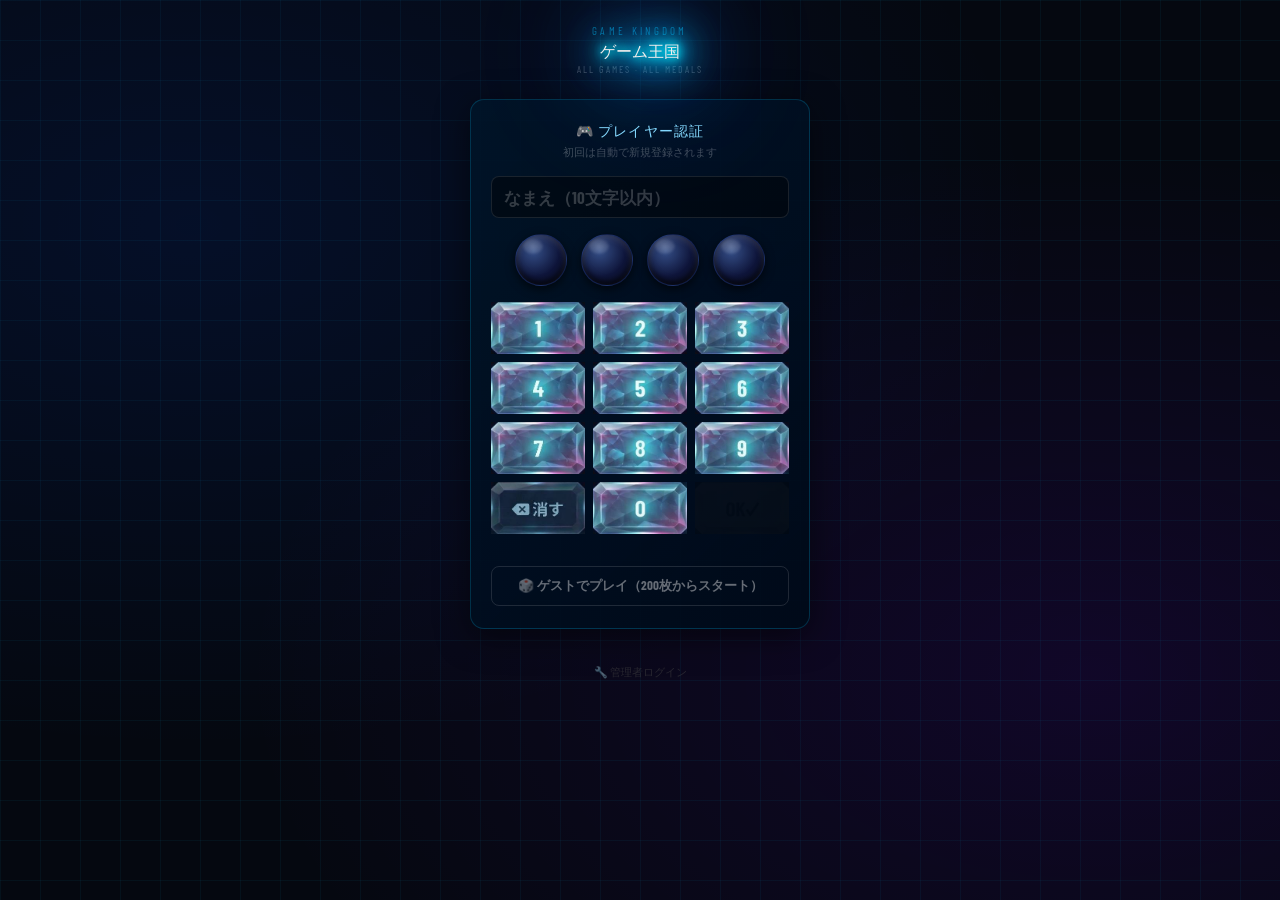
==== commit 4b9a99b3: "Update index.html" ====
--- a/index.html
+++ b/index.html
@@ -173,7 +173,6 @@
         <div class="cname">OKI FEVER SLOT <small>沖縄スロット</small></div>
         <div class="cdesc">天国モード・ドキドキモード搭載。6段階設定でハラハラドキドキ！</div>
       </div>
-      <span class="badge bnew">NEW</span>
     </a>
 
     <a class="card" href="janken-fever.html" onclick="go(event,'janken-fever.html')">
@@ -190,7 +189,6 @@
         <div class="cname">ポーカーFEVER <small>7's WILD PLUS</small></div>
         <div class="cdesc">53枚デッキ＋ジョーカーのビデオポーカー。役を揃えてダブルアップ勝負！</div>
       </div>
-      <span class="badge bhot">HOT</span>
     </a>
 
     <a class="card" href="quiz_fever.html" onclick="go(event,'quiz_fever.html')">
@@ -199,37 +197,21 @@
         <div class="cname">クイズ魔道学院FEVER <small>早押しクイズ対戦</small></div>
         <div class="cdesc">キーワード検索で問題を無限生成！CPU相手に早押し対決！</div>
       </div>
-      <span class="badge bnew">NEW</span>
     </a>
   
   <!-- ランキング -->
   <div class="ranking-section" id="rankingSection">
     <div class="rank-section-title">🏆 ゲーム別ランキング</div>
-    <!-- ポーカー -->
     <div class="rank-block">
-      <div class="rank-block-title">🎴 ポーカー FEVER <span style="font-size:11px;color:#aaa">(獲得メダル)</span></div>
+      <div class="rank-block-title">🧙 クイズ FEVER <span style="font-size:11px;color:#aaa">(正解数ハイスコア)</span></div>
+      <div class="rank-list" id="rank-quiz">読み込み中...</div>
+    </div>
+    <div class="rank-block">
+      <div class="rank-block-title">🏴 ポーカー FEVER <span style="font-size:11px;color:#aaa">(獲得メダルハイスコア)</span></div>
       <div class="rank-list" id="rank-poker">読み込み中...</div>
     </div>
-    <!-- スロット -->
     <div class="rank-block">
-      <div class="rank-block-title">🌸 スロット FEVER <span style="font-size:11px;color:#aaa">(獲得メダル)</span></div>
-      <div class="rank-list" id="rank-slot">読み込み中...</div>
-    </div>
-    <!-- クイズ -->
-    <div class="rank-block">
-      <div class="rank-block-title">🧙 クイズ FEVER <span style="font-size:11px;color:#aaa">(正解数)</span></div>
-      <div class="rank-list" id="rank-quiz">読み込み中...</div>
-    </div>
-    <!-- じゃんけん -->
-    <div class="rank-block">
-      <div class="rank-block-title">✊ グーチョキパー FEVER <span style="font-size:11px;color:#aaa">(獲得メダル)</span></div>
-      <div class="rank-list" id="rank-janken">読み込み中...</div>
-    </div>
-  </div>
-    
-    <!-- じゃんけん -->
-    <div class="rank-block">
-      <div class="rank-block-title">✊ グーチョキパー FEVER</div>
+      <div class="rank-block-title">✊ グーチョキパー FEVER <span style="font-size:11px;color:#aaa">(獲得メダルハイスコア)</span></div>
       <div class="rank-list" id="rank-janken">読み込み中...</div>
     </div>
   </div>
@@ -243,98 +225,16 @@
 <script>
 
 function loadRankings(){
-  var SBU='https://gtzfcoiowdnyjvwikxku.supabase.co',SBK='eyJhbGciOiJIUzI1NiIsInR5cCI6IkpXVCJ9.eyJpc3MiOiJzdXBhYmFzZSIsInJlZiI6Imd0emZjb2lvd2RueWp2d2lreGt1Iiwicm9sZSI6ImFub24iLCJpYXQiOjE3NzQ1ODk3MTksImV4cCI6MjA5MDE2NTcxOX0.aET6tP6-JUyRuwFOrPa-xn0RofVX4o3gRCPBm13Dbvg';
-  var H={'apikey':SBK,'Authorization':'Bearer '+SBK};
-  var medals=['\ud83e\udd47','\ud83e\udd48','\ud83e\udd49'];
-
-  function renderList(elId, rows, scoreLabel){
-    var el=document.getElementById(elId);
-    if(!el)return;
-    if(!rows||!rows.length){el.innerHTML='<div style="color:#888;padding:8px;font-size:13px">\u307e\u3060\u8a18\u9332\u304c\u3042\u308a\u307e\u305b\u3093</div>';return;}
-    el.innerHTML=rows.slice(0,10).map(function(r,i){
-      var badge=i<3?medals[i]:'<span style="font-size:13px;color:#aaa">'+(i+1)+'</span>';
-      var name=(r.name||r.player_name||'???').slice(0,10);
-      var score=typeof r.score==='number'?r.score.toLocaleString():r.score;
-      return '<div class="rank-row"><span class="rank-pos">'+badge+'</span><span class="rank-name">'+name+'</span><span class="rank-score">'+score+scoreLabel+'</span></div>';
-    }).join('');
-  }
-
-  function dedup(data, key){
-    var best={};
-    (data||[]).forEach(function(r){
-      var name=r.name||r.player_name||'?';
-      var val=r[key]||0;
-      if(!best[name]||val>best[name][key])best[name]=r;
-    });
-    return Object.values(best).sort(function(a,b){return (b[key]||0)-(a[key]||0);});
-  }
-
-  // ポーカー: poker_fever_scores から medal_won ハイスコア
-  fetch(SBU+'/rest/v1/poker_scores?select=player_name,medal_won&order=medal_won.desc&limit=100',{headers:H})
-    .then(function(r){return r.json();})
-    .then(function(data){
-      var rows=dedup((data||[]).map(function(r){return {name:r.player_name,score:r.medal_won||0};}), 'score');
-      renderList('rank-poker', rows, '\u679a');
-    }).catch(function(){
-      // フォールバック: game_users のmedals
-      fetch(SBU+'/rest/v1/game_users?select=name,medals&order=medals.desc&limit=10',{headers:H})
-        .then(function(r){return r.json();})
-        .then(function(data){renderList('rank-poker',(data||[]).map(function(r){return {name:r.name,score:r.medals||0};}), '\u679a');})
-        .catch(function(){});
-    });
-
-  // スロット: slot_scores から medal_won ハイスコア
-  fetch(SBU+'/rest/v1/slot_scores?select=player_name,medal_won&order=medal_won.desc&limit=100',{headers:H})
-    .then(function(r){return r.json();})
-    .then(function(data){
-      var rows=dedup((data||[]).map(function(r){return {name:r.player_name,score:r.medal_won||0};}), 'score');
-      renderList('rank-slot', rows, '\u679a');
-    }).catch(function(){
-      document.getElementById('rank-slot').innerHTML='<div style="color:#888;padding:8px;font-size:13px">\u30c7\u30fc\u30bf\u306a\u3057</div>';
-    });
-
-  // クイズ: quiz_fever_scores から correct ハイスコア
-  fetch(SBU+'/rest/v1/quiz_fever_scores?select=player_name,correct,max_q&order=correct.desc&limit=100',{headers:H})
-    .then(function(r){return r.json();})
-    .then(function(data){
-      var best={};
-      (data||[]).forEach(function(r){
-        var name=r.player_name||'?';
-        if(!best[name]||r.correct>best[name].correct)best[name]=r;
-      });
-      var rows=Object.values(best).sort(function(a,b){return (b.correct||0)-(a.correct||0);});
-      var el=document.getElementById('rank-quiz');
-      if(!el)return;
-      if(!rows.length){el.innerHTML='<div style="color:#888;padding:8px;font-size:13px">\u307e\u3060\u8a18\u9332\u304c\u3042\u308a\u307e\u305b\u3093</div>';return;}
-      el.innerHTML=rows.slice(0,10).map(function(r,i){
-        var badge=i<3?medals[i]:'<span style="font-size:13px;color:#aaa">'+(i+1)+'</span>';
-        var name=(r.player_name||'???').slice(0,10);
-        var mq=r.max_q?('/'+r.max_q):'';
-        return '<div class="rank-row"><span class="rank-pos">'+badge+'</span><span class="rank-name">'+name+'</span><span class="rank-score">'+r.correct+mq+'\u554f</span></div>';
-      }).join('');
-    }).catch(function(){
-      document.getElementById('rank-quiz').innerHTML='<div style="color:#888;padding:8px;font-size:13px">\u30c7\u30fc\u30bf\u306a\u3057</div>';
-    });
-
-  // じゃんけん: jk_scores から score ハイスコア
-  fetch(SBU+'/rest/v1/jk_scores?select=name,score&order=score.desc&limit=100',{headers:H})
-    .then(function(r){return r.json();})
-    .then(function(data){
-      var rows=dedup((data||[]).filter(function(r){return r.score>0;}), 'score');
-      renderList('rank-janken', rows, '\u679a');
-    }).catch(function(){
-      document.getElementById('rank-janken').innerHTML='<div style="color:#888;padding:8px;font-size:13px">\u30c7\u30fc\u30bf\u306a\u3057</div>';
-    });
-}
-
-var pin='', user=null;
-
-// 起動時チェック
-try{
-  var saved=JSON.parse(localStorage.getItem('hkg_user')||'null');
-  if(saved&&saved.name){user=saved;openLobby();}
-}catch(e){}
-
+var SBU='https://gtzfcoiowdnyjvwikxku.supabase.co',SBK='eyJhbGciOiJIUzI1NiIsInR5cCI6IkpXVCJ9.eyJpc3MiOiJzdXBhYmFzZSIsInJlZiI6Imd0emZjb2lvd2RueWp2d2lreGt1Iiwicm9sZSI6ImFub24iLCJpYXQiOjE3NzQ1ODk3MTksImV4cCI6MjA5MDE2NTcxOX0.aET6tP6-JUyRuwFOrPa-xn0RofVX4o3gRCPBm13Dbvg';
+var H={'apikey':SBK,'Authorization':'Bearer '+SBK};
+var medals=['🥇','🥈','🥉'];
+function best(d,nk,sk){var b={};(d||[]).forEach(function(r){var n=r[nk]||'?',v=r[sk]||0;if(!b[n]||v>b[n])b[n]=v;});return Object.entries(b).map(function(e){return{name:e[0],score:e[1]};}).sort(function(a,b){return b.score-a.score;});}
+function noData(id){var el=document.getElementById(id);if(el)el.innerHTML='<div style="color:#888;padding:8px;font-size:13px">まだ記録がありません</div>';}
+function render(id,rows,label){var el=document.getElementById(id);if(!el)return;if(!rows||!rows.length){noData(id);return;}el.innerHTML=rows.slice(0,10).map(function(r,i){var b=i<3?medals[i]:'<span style="font-size:13px;color:#aaa">'+(i+1)+'</span>';return '<div class="rank-row"><span class="rank-pos">'+b+'</span><span class="rank-name">'+String(r.name).slice(0,10)+'</span><span class="rank-score">'+r.score.toLocaleString()+label+'</span></div>';}).join('');}
+fetch(SBU+'/rest/v1/quiz_fever_scores?select=player_name,correct&limit=500',{headers:H}).then(function(r){return r.json();}).then(function(d){render('rank-quiz',best(d,'player_name','correct'),'問');}).catch(function(){noData('rank-quiz');});
+fetch(SBU+'/rest/v1/poker_scores?select=player_name,medal_won&limit=500',{headers:H}).then(function(r){return r.json();}).then(function(d){render('rank-poker',best(d,'player_name','medal_won'),'枚');}).catch(function(){noData('rank-poker');});
+fetch(SBU+'/rest/v1/rankings?select=name,score&game=eq.janken&limit=500',{headers:H}).then(function(r){return r.json();}).then(function(d){render('rank-janken',best(d,'name','score'),'枚');}).catch(function(){noData('rank-janken');});
+}
 function openLobby(){loadRankings();
   document.getElementById('login').style.display='none';
   document.getElementById('lobby').style.display='flex';
@@ -350,6 +250,7 @@
 }
 
 // PIN
+var pin='';
 function pi(n){if(pin.length>=4)return;pin+=n;upd();if(pin.length===4)document.getElementById('ok').disabled=false;}
 function pd(){pin=pin.slice(0,-1);upd();document.getElementById('ok').disabled=true;}
 function upd(){const n=pin.length;for(let i=0;i<4;i++){const d=document.getElementById('d'+i);if(i<n){if(!d.classList.contains('on')){d.classList.add('on');d.style.animation='none';requestAnimationFrame(()=>{requestAnimationFrame(()=>{d.style.animation='dotPop .35s cubic-bezier(.36,2,.6,1) forwards';});});}}else{d.classList.remove('on');d.style.animation='none';}}document.getElementById('ok').disabled=n<4;}
@@ -478,7 +379,7 @@
       user={id:data[0].id,name:data[0].name,medals:data[0].medals,pin};
       msg('ログイン成功！','ok');
       save();
-      setTimeout(showLobby,500);
+      setTimeout(openLobby,500);
     }else{
       // 新規 or PIN違い → nameだけで検索
       const res2=await fetch(`${SB}/rest/v1/game_users?name=eq.${encodeURIComponent(name)}`,{headers:SH});
@@ -494,9 +395,32 @@
     // Supabase失敗 → ローカルのみで動作
     user={id:null,name,medals:200,pin};
     save();
-    setTimeout(showLobby,300);
+    setTimeout(openLobby,300);
   }
 }
+
+async function doLogout(){
+  // Supabaseにメダルを保存してからログアウト
+  const u=JSON.parse(localStorage.getItem('hkg_user')||'{}');
+  if(u.name&&u.name!=='GUEST'&&u.medals!==undefined){
+    const SBU='https://gtzfcoiowdnyjvwikxku.supabase.co';
+    const SBK=document.querySelector('script').textContent.match(/SBK='([^']+)'/)?.[1]||'';
+    if(SBK){
+      const headers={'apikey':SBK,'Authorization':'Bearer '+SBK,'Content-Type':'application/json'};
+      try{
+        if(u.id){
+          await fetch(SBU+'/rest/v1/game_users?id=eq.'+u.id,{method:'PATCH',headers,body:JSON.stringify({medals:u.medals})});
+        } else {
+          const rows=await fetch(SBU+'/rest/v1/game_users?name=eq.'+encodeURIComponent(u.name),{headers}).then(r=>r.json());
+          if(rows&&rows[0]) await fetch(SBU+'/rest/v1/game_users?id=eq.'+rows[0].id,{method:'PATCH',headers,body:JSON.stringify({medals:u.medals})});
+        }
+      }catch(e){}
+    }
+  }
+  localStorage.removeItem('hkg_user');
+  openLogin();
+}
+
 </script>
 <footer style="text-align:center;padding:12px;font-size:11px"><a href="admin.html" style="color:#444;text-decoration:none;opacity:0.5">🔧 管理者ログイン</a></footer>
 </body>
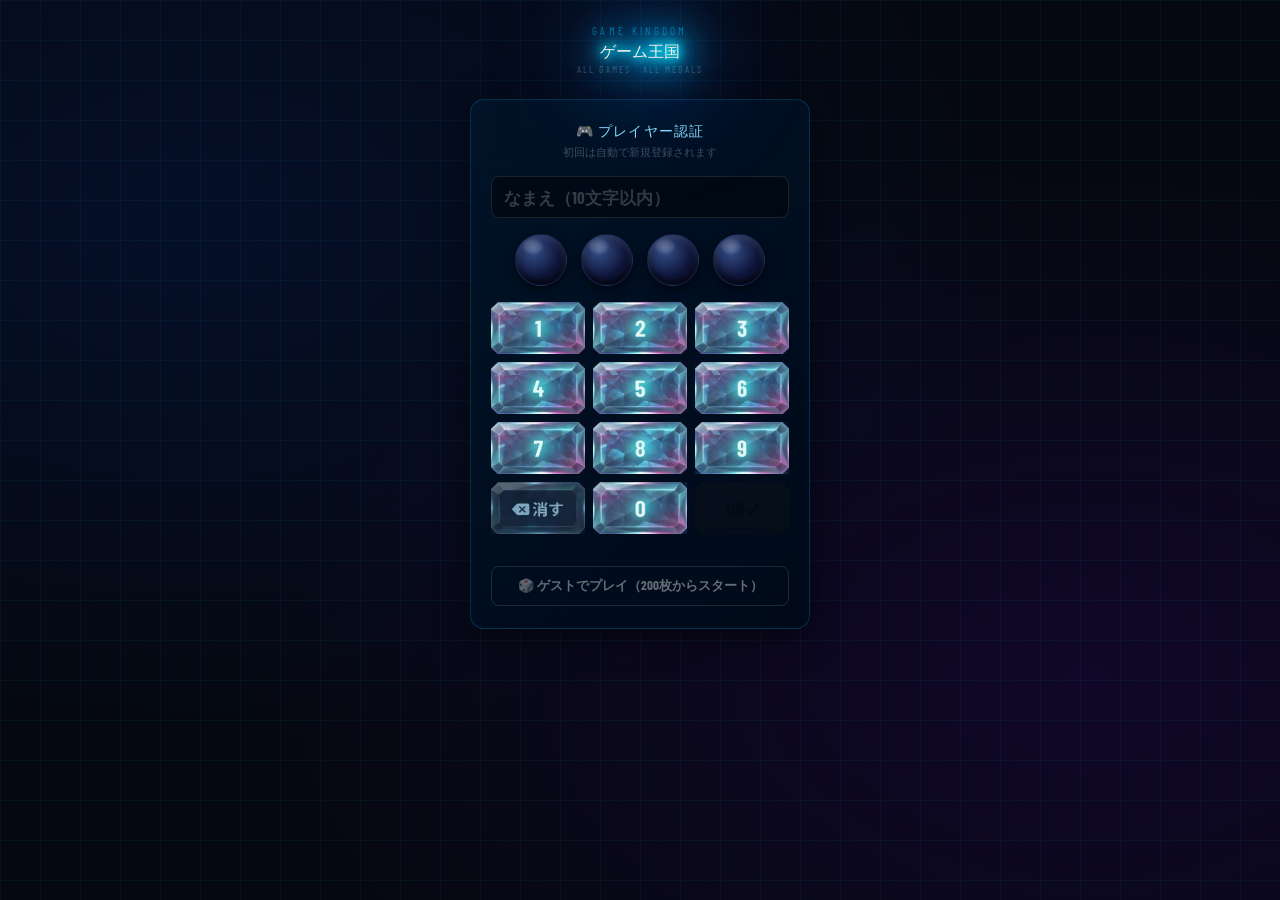
==== commit b8d01b95: "Update index.html" ====
--- a/index.html
+++ b/index.html
@@ -108,8 +108,6 @@
 <link rel="stylesheet" href="btn_sprites.css"><link rel="stylesheet" href="btn_sprites.css">
 </head>
 <body>
-
-<!-- ログイン -->
 <div id="login">
   <div class="logo-en">GAME KINGDOM</div>
   <div class="logo-jp">ゲーム王国</div>
@@ -144,106 +142,14 @@
 </div>
 
 <!-- ロビー -->
-<div id="lobby">
-  <div class="hdr">
-    <div class="avatar" id="avatar">?</div>
-    <div class="hdr-info">
-      <div class="hdr-name" id="uname">--</div>
-      <div class="hdr-medals" id="mc">00000</div>
-    </div>
-    <button class="lout" onclick="doLogout()">ログアウト</button>
-  </div>
-
-  <!-- デイリーボーナス -->
-  <div class="bonus-bar" id="bonusBar" onclick="claimBonus()">
-    <div class="bonus-icon">🎁</div>
-    <div class="bonus-info">
-      <div class="bonus-title">デイリーボーナス</div>
-      <div class="bonus-sub" id="bonusSub">タップして50枚もらおう！</div>
-    </div>
-    <div class="bonus-badge" id="bonusBadge">+50枚</div>
-  </div>
-
-  <div class="lobby-body">
-    <div class="glbl">▶ SELECT GAME ◀</div>
-
-    <a class="card" href="slot.html" onclick="go(event,'slot.html')">
-      <div class="banner sl" id="banner-slot"><button class="icon-edit-btn" onclick="editIcon('slot',event)">📷 変更</button><span class="emoji-wrap">🎰🌴🌺</span></div>
-      <div class="cinfo">
-        <div class="cname">OKI FEVER SLOT <small>沖縄スロット</small></div>
-        <div class="cdesc">天国モード・ドキドキモード搭載。6段階設定でハラハラドキドキ！</div>
-      </div>
-    </a>
-
-    <a class="card" href="janken-fever.html" onclick="go(event,'janken-fever.html')">
-      <div class="banner jk" id="banner-jk"><button class="icon-edit-btn" onclick="editIcon('jk',event)">📷 変更</button><span class="emoji-wrap">✊✌🖐</span></div>
-      <div class="cinfo">
-        <div class="cname">グーチョキパー FEVER <small>じゃんけんゲーム</small></div>
-        <div class="cdesc">早出しバトル！連勝でFEVER突入。メダルを増やせ！</div>
-      </div>
-    </a>
-
-    <a class="card" href="poker_fever.html" onclick="go(event,'poker_fever.html')">
-      <div class="banner pk" id="banner-poker"><button class="icon-edit-btn" onclick="editIcon('poker',event)">📷 変更</button><span class="emoji-wrap">🃏♠🃏</span></div>
-      <div class="cinfo">
-        <div class="cname">ポーカーFEVER <small>7's WILD PLUS</small></div>
-        <div class="cdesc">53枚デッキ＋ジョーカーのビデオポーカー。役を揃えてダブルアップ勝負！</div>
-      </div>
-    </a>
-
-    <a class="card" href="quiz_fever.html" onclick="go(event,'quiz_fever.html')">
-      <div class="banner" id="banner-quiz" style="background:linear-gradient(135deg,#1a0840,#3d1380);font-size:2em"><span class="emoji-wrap">🧙❓📚</span></div>
-      <div class="cinfo">
-        <div class="cname">クイズ魔道学院FEVER <small>早押しクイズ対戦</small></div>
-        <div class="cdesc">キーワード検索で問題を無限生成！CPU相手に早押し対決！</div>
-      </div>
-    </a>
-  
-  <!-- ランキング -->
-  <div class="ranking-section" id="rankingSection">
-    <div class="rank-section-title">🏆 ゲーム別ランキング</div>
-    <div class="rank-block">
-      <div class="rank-block-title">🧙 クイズ FEVER <span style="font-size:11px;color:#aaa">(正解数ハイスコア)</span></div>
-      <div class="rank-list" id="rank-quiz">読み込み中...</div>
-    </div>
-    <div class="rank-block">
-      <div class="rank-block-title">🏴 ポーカー FEVER <span style="font-size:11px;color:#aaa">(獲得メダルハイスコア)</span></div>
-      <div class="rank-list" id="rank-poker">読み込み中...</div>
-    </div>
-    <div class="rank-block">
-      <div class="rank-block-title">✊ グーチョキパー FEVER <span style="font-size:11px;color:#aaa">(獲得メダルハイスコア)</span></div>
-      <div class="rank-list" id="rank-janken">読み込み中...</div>
-    </div>
-  </div>
-
-  </div>
-  <div class="foot">© 2025 百式ゲーム王国 · メダルはゲーム間で共通</div>
-</div>
-
-<div class="toast" id="toast"></div>
-
 <script>
-
-function loadRankings(){
-var SBU='https://gtzfcoiowdnyjvwikxku.supabase.co',SBK='eyJhbGciOiJIUzI1NiIsInR5cCI6IkpXVCJ9.eyJpc3MiOiJzdXBhYmFzZSIsInJlZiI6Imd0emZjb2lvd2RueWp2d2lreGt1Iiwicm9sZSI6ImFub24iLCJpYXQiOjE3NzQ1ODk3MTksImV4cCI6MjA5MDE2NTcxOX0.aET6tP6-JUyRuwFOrPa-xn0RofVX4o3gRCPBm13Dbvg';
-var H={'apikey':SBK,'Authorization':'Bearer '+SBK};
-var medals=['🥇','🥈','🥉'];
-function best(d,nk,sk){var b={};(d||[]).forEach(function(r){var n=r[nk]||'?',v=r[sk]||0;if(!b[n]||v>b[n])b[n]=v;});return Object.entries(b).map(function(e){return{name:e[0],score:e[1]};}).sort(function(a,b){return b.score-a.score;});}
-function noData(id){var el=document.getElementById(id);if(el)el.innerHTML='<div style="color:#888;padding:8px;font-size:13px">まだ記録がありません</div>';}
-function render(id,rows,label){var el=document.getElementById(id);if(!el)return;if(!rows||!rows.length){noData(id);return;}el.innerHTML=rows.slice(0,10).map(function(r,i){var b=i<3?medals[i]:'<span style="font-size:13px;color:#aaa">'+(i+1)+'</span>';return '<div class="rank-row"><span class="rank-pos">'+b+'</span><span class="rank-name">'+String(r.name).slice(0,10)+'</span><span class="rank-score">'+r.score.toLocaleString()+label+'</span></div>';}).join('');}
-fetch(SBU+'/rest/v1/quiz_fever_scores?select=player_name,correct&limit=500',{headers:H}).then(function(r){return r.json();}).then(function(d){render('rank-quiz',best(d,'player_name','correct'),'問');}).catch(function(){noData('rank-quiz');});
-fetch(SBU+'/rest/v1/poker_scores?select=player_name,medal_won&limit=500',{headers:H}).then(function(r){return r.json();}).then(function(d){render('rank-poker',best(d,'player_name','medal_won'),'枚');}).catch(function(){noData('rank-poker');});
-fetch(SBU+'/rest/v1/rankings?select=name,score&game=eq.janken&limit=500',{headers:H}).then(function(r){return r.json();}).then(function(d){render('rank-janken',best(d,'name','score'),'枚');}).catch(function(){noData('rank-janken');});
-}
-function openLobby(){loadRankings();
-  document.getElementById('login').style.display='none';
-  document.getElementById('lobby').style.display='flex';
-  var n=user.name||'GUEST';
-  document.getElementById('uname').textContent=n;
-  document.getElementById('avatar').textContent=n==='GUEST'?'🎲':n.charAt(0).toUpperCase();
-  document.getElementById('mc').textContent='🪙 '+String(user.medals||0).padStart(5,'0');
-  checkBonus();
-}
+var user=null;
+// PINログイン機能
+
+var user=null;
+
+
+function openLobby(){location.replace("lobby.html");}
 function openLogin(){
   document.getElementById('login').style.display='flex';
   document.getElementById('lobby').style.display='none';
@@ -304,6 +210,18 @@
 // ===== DB =====
 function getDB(){try{return JSON.parse(localStorage.getItem('hkg_db')||'{}');}catch(e){return {};}}
 function saveDB(db){try{localStorage.setItem('hkg_db',JSON.stringify(db));}catch(e){}}
+function guest() {
+  // ゲストプレイ: localStorageに仮ユーザーをセットしてロビーへ
+  var existing = null;
+  try { existing = JSON.parse(localStorage.getItem('hkg_user') || 'null'); } catch(e){}
+  // 既にGUESTデータがあればそのメダル数を引き継ぐ、なければ200枚
+  var medals = (existing && existing.name === 'GUEST' && typeof existing.medals === 'number')
+    ? existing.medals : 200;
+  var u = {id: null, name: 'GUEST', medals: medals, pin: null};
+  try { localStorage.setItem('hkg_user', JSON.stringify(u)); } catch(e){}
+  setTimeout(function(){ location.replace('lobby.html'); }, 100);
+}
+
 function save(){
   try{localStorage.setItem('hkg_user',JSON.stringify(user));}catch(e){}
   if(user&&user.name&&user.name!=='GUEST'){
@@ -376,10 +294,10 @@
     const data=await res.json();
     if(data&&data.length>0){
       // 既存ユーザー
-      user={id:data[0].id,name:data[0].name,medals:data[0].medals,pin};
+      user={id:data[0].id,name:data[0].name,medals:data[0].medals;}catch(e){return data[0].medals;}})(),pin};
       msg('ログイン成功！','ok');
       save();
-      setTimeout(openLobby,500);
+      setTimeout(()=>location.replace('lobby.html'),300);
     }else{
       // 新規 or PIN違い → nameだけで検索
       const res2=await fetch(`${SB}/rest/v1/game_users?name=eq.${encodeURIComponent(name)}`,{headers:SH});
@@ -395,7 +313,7 @@
     // Supabase失敗 → ローカルのみで動作
     user={id:null,name,medals:200,pin};
     save();
-    setTimeout(openLobby,300);
+    setTimeout(()=>location.replace('lobby.html'),300);
   }
 }
 
@@ -421,7 +339,9 @@
   openLogin();
 }
 
+
+(function(){try{var s=JSON.parse(localStorage.getItem("hkg_user")||"null");if(s&&s.name){location.replace("lobby.html");}}catch(e){}})();
+
 </script>
-<footer style="text-align:center;padding:12px;font-size:11px"><a href="admin.html" style="color:#444;text-decoration:none;opacity:0.5">🔧 管理者ログイン</a></footer>
 </body>
 </html>
